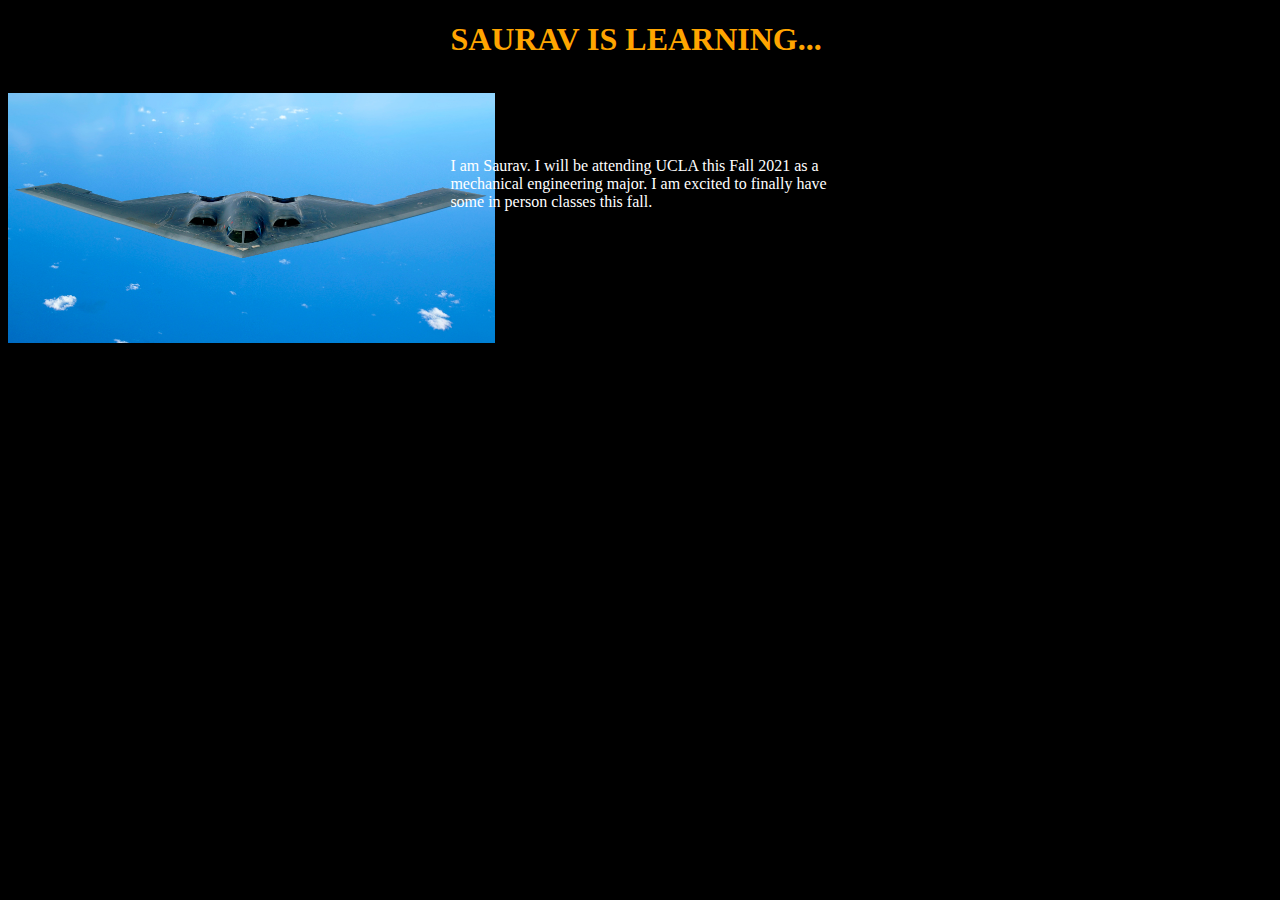
==== index.html @ 70c48fe8 "changed pic location" ====
<!DOCTYPE html>


<html>
    <head>
        <title>Saurav's Website</title>
        <link href="styleForWebsite.css" rel="stylesheet">
    </head>

    
    <body></body>
            <h1 id = "topcolor" class ="navbarposition" id = "fontsize">
                SAURAV IS LEARNING...
            </h1>

        <div id = "introcolor">
            <img class="picme" src="./B-2_Spirit_.jpg" alt = "my picture"/>
            
                <p id = "introposition">I am Saurav. I will be attending UCLA this Fall 2021 as a mechanical engineering major. I am excited to finally have some in person classes this fall.</p>
        </div>

    </body>
    
</html>
---- styleForWebsite.css ----
html{
    background-color: black;
}
.navbarposition{
    margin-left: 35%;
}

#fontsize{
    font-size: 20px;
}

.picme{
    margin-top : 1%;
    width: 250 px;
    height: 250px;
}

#topcolor{
    color:orange;
}

#introposition{
    margin-left : 35%;
    margin-top: -15%;
    width : 30%
}

#introcolor{
    color : white;
}
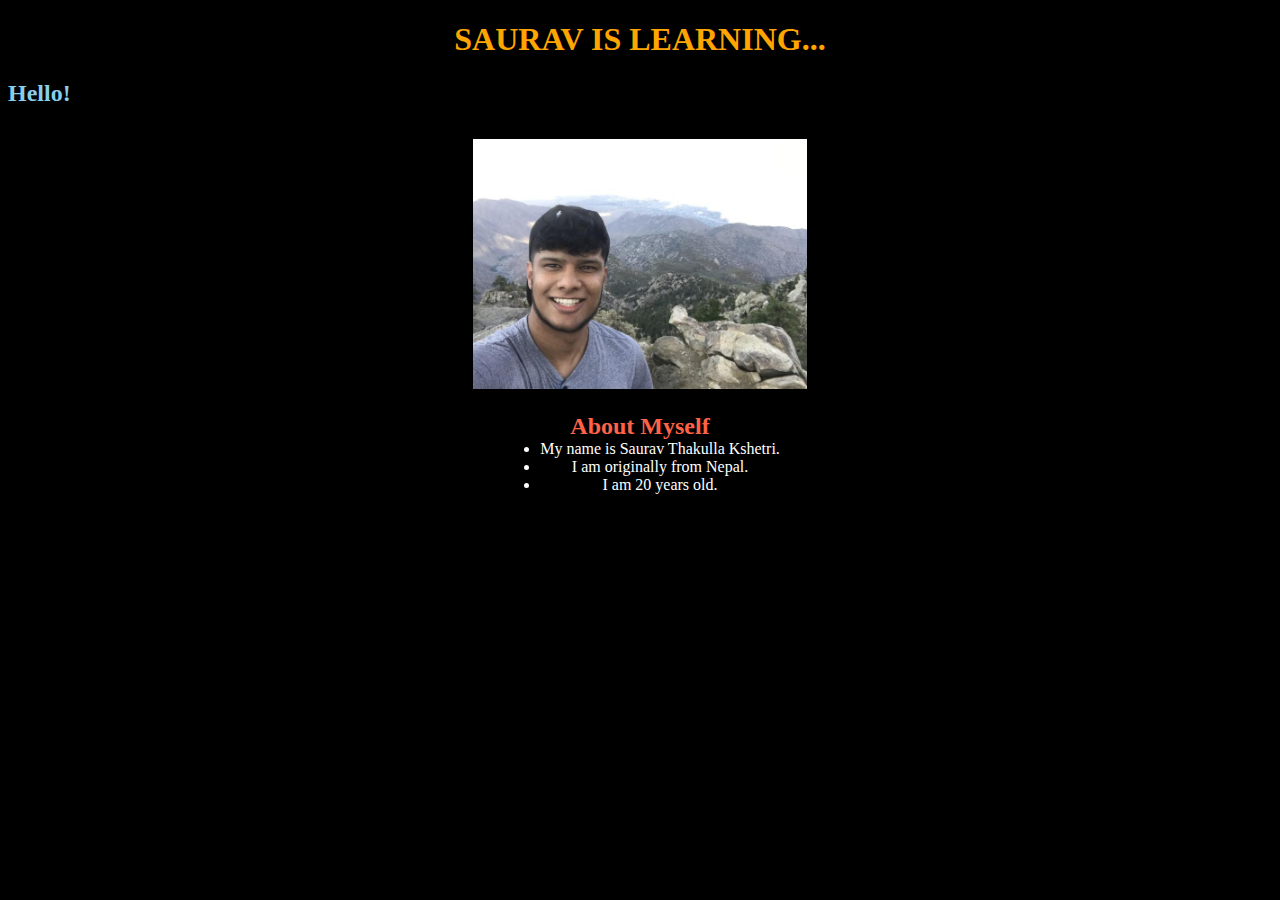
==== commit 1e00412b: "Update 1.0" ====
--- a/index.html
+++ b/index.html
@@ -8,16 +8,30 @@
     </head>
 
     
-    <body></body>
-            <h1 id = "topcolor" class ="navbarposition" id = "fontsize">
-                SAURAV IS LEARNING...
+    <body>
+            <h1 id = "topcolor" id = "fontsize">
+                <center>SAURAV IS LEARNING...</center>
             </h1>
 
-        <div id = "introcolor">
-            <img class="picme" src="./B-2_Spirit_.jpg" alt = "my picture"/>
-            
-                <p id = "introposition">I am Saurav. I will be attending UCLA this Fall 2021 as a mechanical engineering major. I am excited to finally have some in person classes this fall.</p>
-        </div>
+            <h2 id = "h2">
+                <b>Hello!</b>
+            </h2>
+
+        
+           <center> <img class="picme" src="./SauravThakullaKshetri_foto.jpg" alt = "my picture"/></center>
+       
+
+        <h2 id = "aboutmyself">
+           About Myself 
+        </h2>
+        <center>
+            <ul>
+                <li>My name is Saurav Thakulla Kshetri.</li>
+                <li>I am originally from Nepal.</li>
+                <li>I am 20 years old.</li>
+           </ul>
+           </center>
+        
 
     </body>
     
--- a/styleForWebsite.css
+++ b/styleForWebsite.css
@@ -1,8 +1,5 @@
 html{
     background-color: black;
-}
-.navbarposition{
-    margin-left: 35%;
 }
 
 #fontsize{
@@ -19,12 +16,33 @@
     color:orange;
 }
 
-#introposition{
-    margin-left : 35%;
-    margin-top: -15%;
-    width : 30%
+
+#h2{
+    color: skyblue;
+    animation-duration: 16s;
+    animation-name: slidein;
+    animation-iteration-count: infinite;
+}
+@keyframes slidein {
+    0% {
+      margin-left: 0%;
+    }
+    50% {
+      margin-left: 1451px;
+    }
+    100% {
+      margin-left: 0%;
+    }
 }
 
-#introcolor{
+#aboutmyself{
+    text-align: center;
+    color:tomato;
+    
+}
+ul{
+    margin-top: -20px;
     color : white;
-}+    display: inline-block;
+}
+    
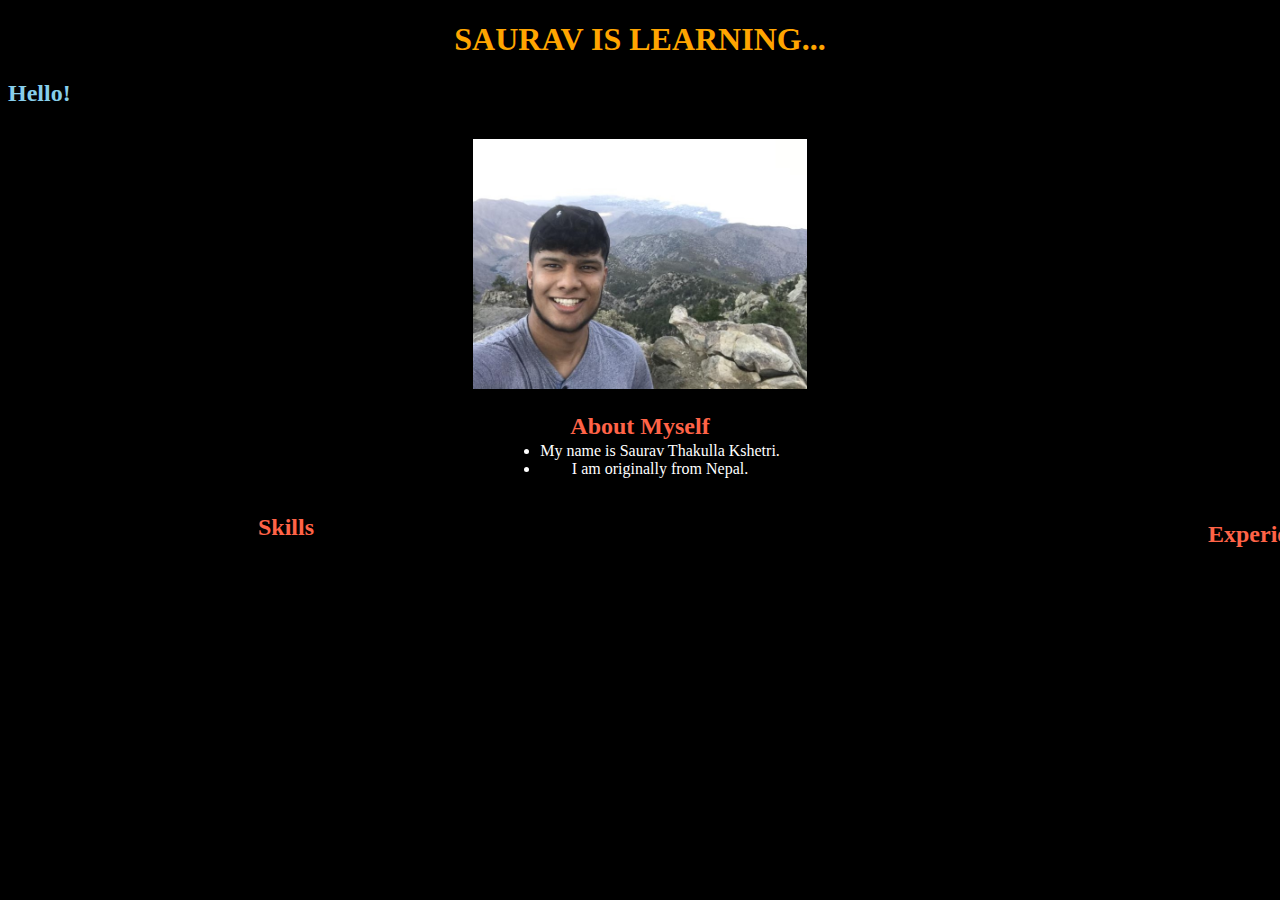
==== commit 3ea807ec: "Skills and experience addition" ====
--- a/index.html
+++ b/index.html
@@ -28,11 +28,15 @@
             <ul>
                 <li>My name is Saurav Thakulla Kshetri.</li>
                 <li>I am originally from Nepal.</li>
-                <li>I am 20 years old.</li>
            </ul>
            </center>
         
+           <h2 class = "skillsexperience">
+              <div id="skills">Skills</div><div id="experience">Experience</div>  
+           </h2>
 
+
+           
     </body>
     
 </html>
--- a/styleForWebsite.css
+++ b/styleForWebsite.css
@@ -37,8 +37,7 @@
 
 #aboutmyself{
     text-align: center;
-    color:tomato;
-    
+    color:tomato;    
 }
 ul{
     margin-top: -20px;
@@ -46,3 +45,13 @@
     display: inline-block;
 }
     
+.skillsexperience{
+    color:tomato;
+}
+#skills{
+    margin-left: 250px;
+}
+#experience{
+    margin-top: -20px;
+    margin-left: 1200px;
+}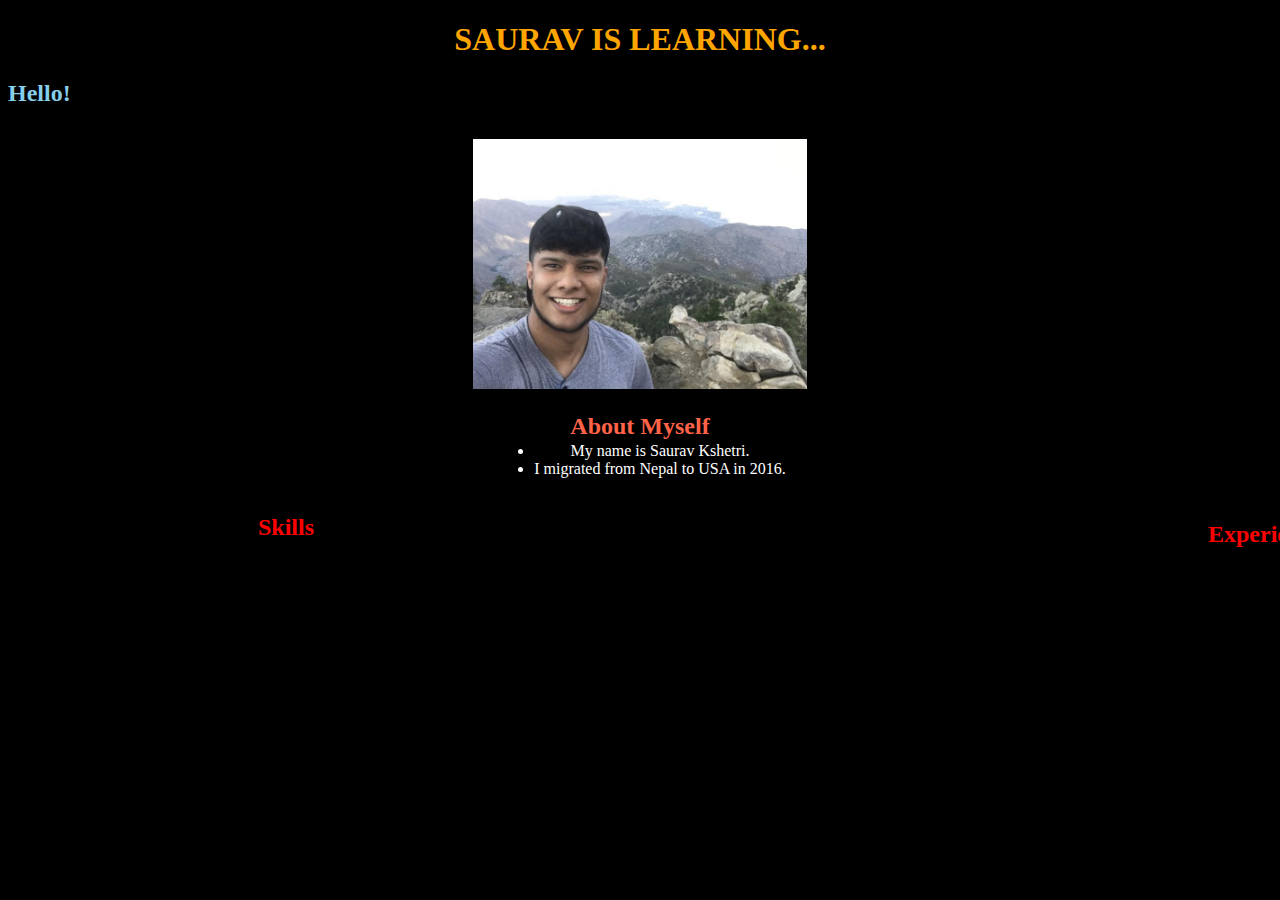
==== commit acade4b2: "Update index.html" ====
--- a/index.html
+++ b/index.html
@@ -26,8 +26,8 @@
         </h2>
         <center>
             <ul>
-                <li>My name is Saurav Thakulla Kshetri.</li>
-                <li>I am originally from Nepal.</li>
+                <li>My name is Saurav Kshetri.</li>
+                <li>I migrated from Nepal to USA in 2016.</li>
            </ul>
            </center>
         
--- a/styleForWebsite.css
+++ b/styleForWebsite.css
@@ -46,7 +46,7 @@
 }
     
 .skillsexperience{
-    color:tomato;
+    color:red;
 }
 #skills{
     margin-left: 250px;
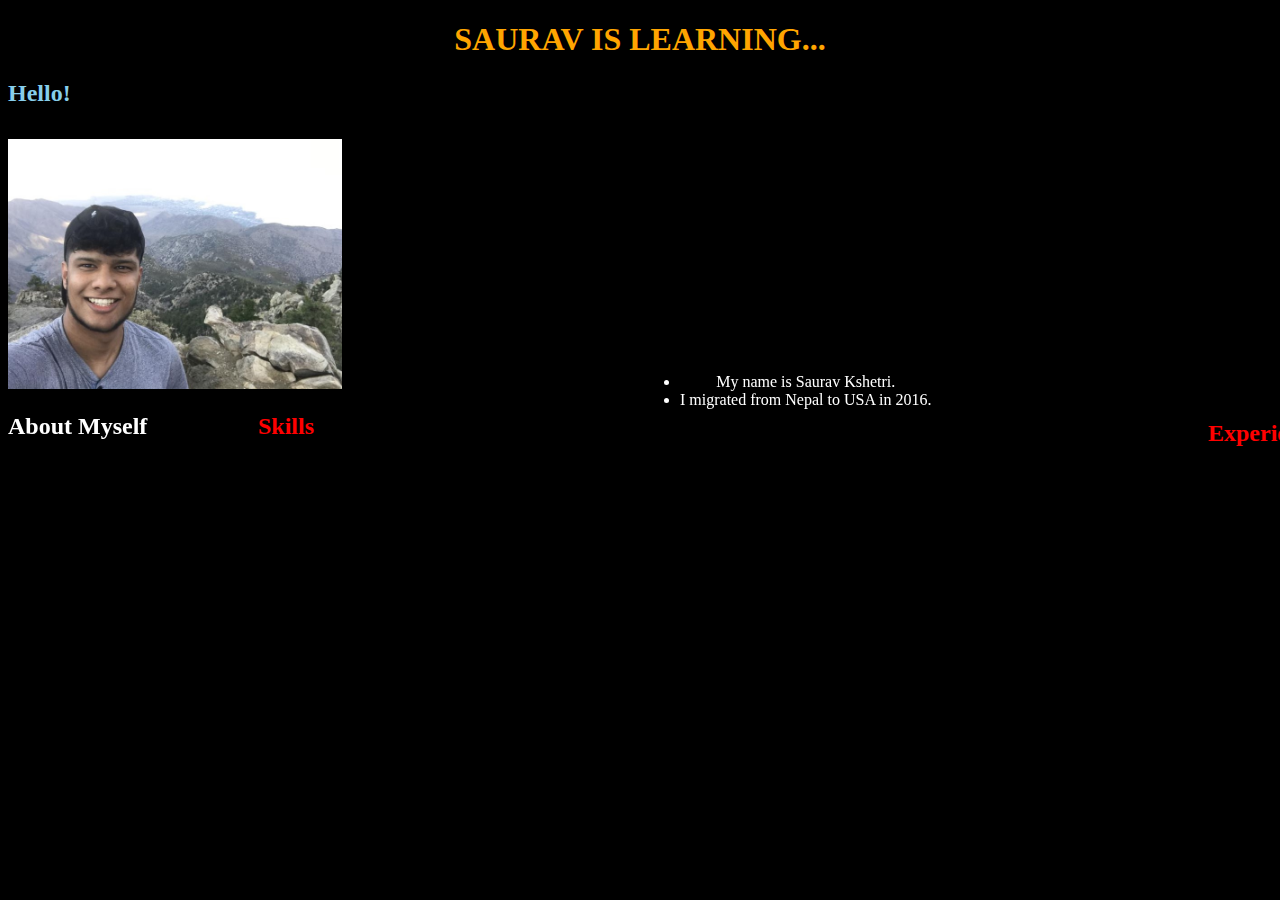
==== commit 6ee7b0cc: "sdf" ====
--- a/index.html
+++ b/index.html
@@ -18,7 +18,7 @@
             </h2>
 
         
-           <center> <img class="picme" src="./SauravThakullaKshetri_foto.jpg" alt = "my picture"/></center>
+           <left><img class="picme" src="./SauravThakullaKshetri_foto.jpg" alt = "my picture"/></left> 
        
 
         <h2 id = "aboutmyself">
--- a/styleForWebsite.css
+++ b/styleForWebsite.css
@@ -37,12 +37,18 @@
 
 #aboutmyself{
     text-align: center;
-    color:tomato;    
+    color:white;   
+    position: fixed;
+    bottom: 500;
+    right:500; 
 }
 ul{
     margin-top: -20px;
     color : white;
     display: inline-block;
+    position: fixed;
+    bottom:100;
+    right:100;
 }
     
 .skillsexperience{
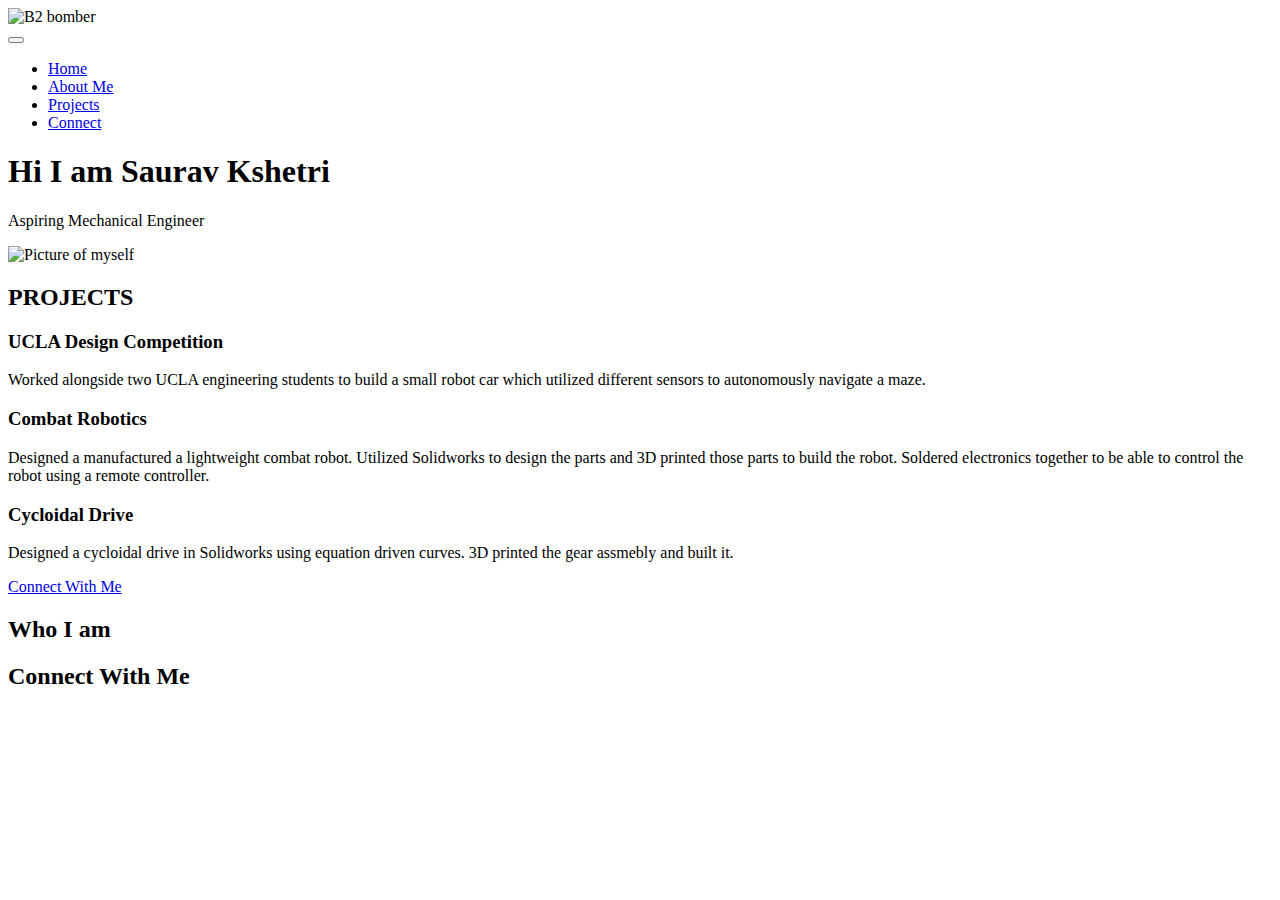
==== commit a13939c0: "a" ====
--- a/index.html
+++ b/index.html
@@ -1,42 +1,90 @@
 <!DOCTYPE html>
-
 
 <html>
     <head>
-        <title>Saurav's Website</title>
-        <link href="styleForWebsite.css" rel="stylesheet">
+        <meta charset="UTF=8">
+        <meta name="viweport" content="width=device-width, initial-sacel=1.0">
+        <title>Saurav Kshetri</title>
+
     </head>
-
     
     <body>
-            <h1 id = "topcolor" id = "fontsize">
-                <center>SAURAV IS LEARNING...</center>
+          <header>
+              <div class="logo">
+                  <img src="C:\Users\saura\Documents\Sauravmeche.github.io\B-2_Spirit_.jpg" alt="B2 bomber">
+              </div>
+
+              <button class="nav=toggle" aria-label="toggle navigation">
+                  <span class="hamburger"></span>
+              </button>
+
+              <nav class="nav">
+                  <ul class="nav__list">
+                    <li class="nav__item"><a href="#home" class="nav__link">Home</a></li>
+                    <li class="nav__item"><a href="#about" class="nav__link">About Me</a></li>
+                    <li class="nav__item"><a href="#projects" class="nav__link">Projects</a></li>
+                    <li class="nav__item"><a href="#connect" class="nav__link">Connect</a></li>
+                  </ul>
+              </nav>
+          </header>  
+
+          <!-- Introduction -->
+        <section class="intro" id="home">
+            <h1 class="section__title section__title--intro">
+                Hi I am <strong>Saurav Kshetri</strong>
             </h1>
+            <p class="section__subtitle section__subtitle--intro">Aspiring Mechanical Engineer</p>
+            <img src="C:\Users\saura\Documents\Sauravmeche.github.io\me3.png" alt="Picture of myself">
+        </section>
 
-            <h2 id = "h2">
-                <b>Hello!</b>
-            </h2>
+        <!-- Projects -->
+        <section class="my_projects" id="projects">
+            <h2 class="sectiontitle section__title--services">PROJECTS</h2>
 
-        
-           <left><img class="picme" src="./SauravThakullaKshetri_foto.jpg" alt = "my picture"/></left> 
-       
+            <div class="Projects">
+                
+                <div class="project1">
+                    <h3>UCLA Design Competition</h3>
+                    <p>Worked alongside two UCLA engineering students to build a small robot car which utilized different sensors to autonomously 
+                       navigate a maze.
+                    </p>
+                </div>
 
-        <h2 id = "aboutmyself">
-           About Myself 
-        </h2>
-        <center>
-            <ul>
-                <li>My name is Saurav Kshetri.</li>
-                <li>I migrated from Nepal to USA in 2016.</li>
-           </ul>
-           </center>
-        
-           <h2 class = "skillsexperience">
-              <div id="skills">Skills</div><div id="experience">Experience</div>  
-           </h2>
+                <div class="project1">
+                    <h3>Combat Robotics</h3>
+                    <p>Designed a manufactured a lightweight combat robot. Utilized Solidworks to design the parts and 3D printed those parts to 
+                        build the robot. Soldered electronics together to be able to control the robot using a remote controller.
+                    </p>
+                </div>
+                
+                <div class="project1">
+                    <h3>Cycloidal Drive</h3>
+                    <p>Designed a cycloidal drive in Solidworks using equation driven curves. 3D printed the gear assmebly and built it.</p>
+                </div>
+
+            </div>
+
+            <a href="#connect" class="btn">Connect With Me</a>
+        </section>
+
+        <!-- About Me -->
+        <section class="AboutMe" id="about">
+            
+            <h2 class="section__title section__title--about">Who I am</h2>
+            <p class="section__subtitle section__subtitle--about"></p>
+
+            <div class="about-me__body">
+                <p></p>
+            </div>
+
+        </section>
+
+        <!-- Connect -->
+        <section class="Connect" id="connect">
+            <h2 class="section__title">Connect With Me</h2>
+            <p class="section__subtitle"></p>
+        </section>
 
 
-           
     </body>
-    
-</html>
+</html>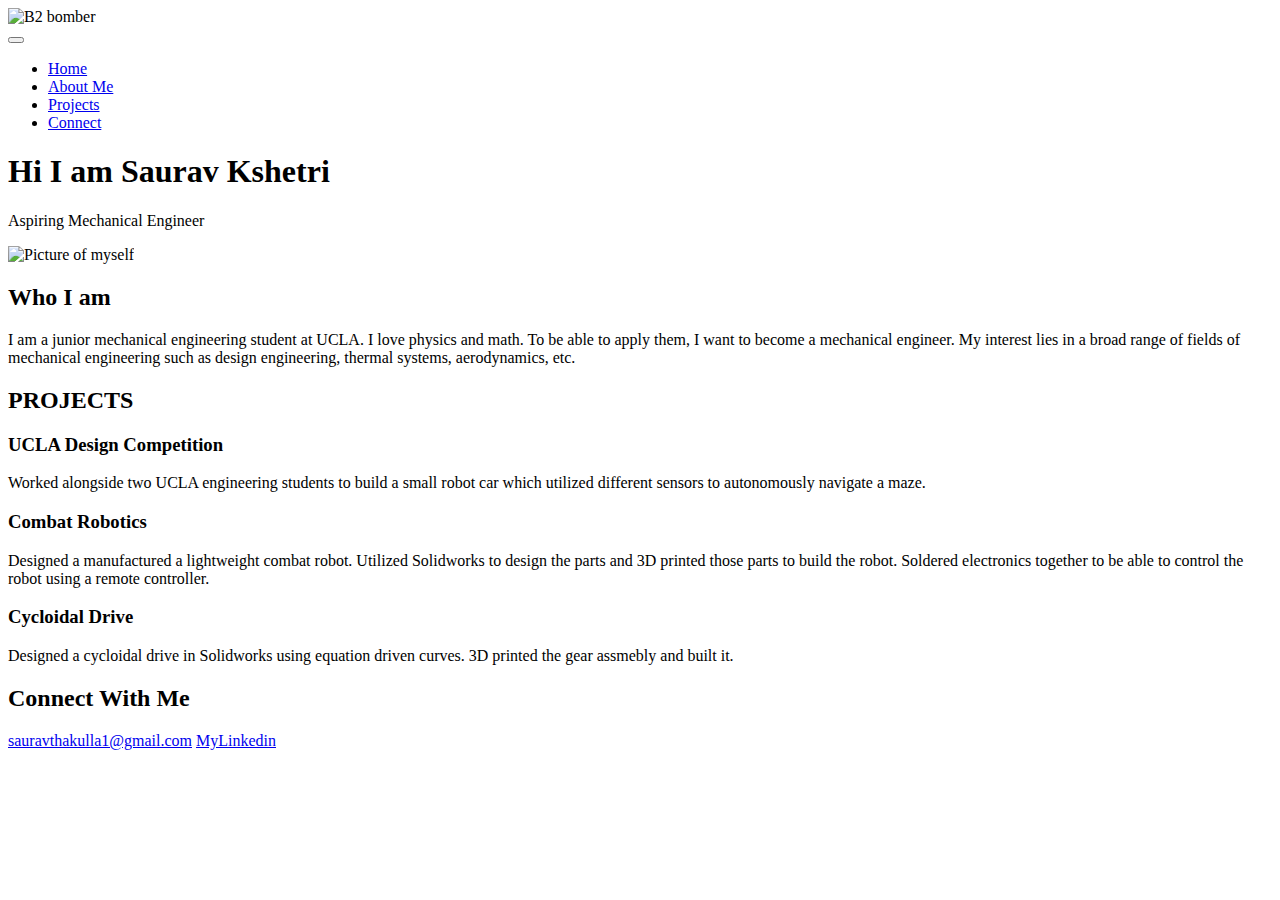
==== commit 610d623f: "Update index.html" ====
--- a/index.html
+++ b/index.html
@@ -37,6 +37,21 @@
             <img src="C:\Users\saura\Documents\Sauravmeche.github.io\me3.png" alt="Picture of myself">
         </section>
 
+        <!-- About Me -->
+        <section class="AboutMe" id="about">
+            
+            <h2 class="section__title section__title--about">Who I am</h2>
+            <p class="section__subtitle section__subtitle--about"></p>
+
+            <div class="about-me__body">
+                <p>I am a junior mechanical engineering student at UCLA. I love physics and math. To be able to apply them, 
+                    I want to become a mechanical engineer. My interest lies in a broad range of fields of mechanical engineering
+                    such as design engineering, thermal systems, aerodynamics, etc.
+                </p>
+            </div>
+
+        </section>
+
         <!-- Projects -->
         <section class="my_projects" id="projects">
             <h2 class="sectiontitle section__title--services">PROJECTS</h2>
@@ -50,39 +65,28 @@
                     </p>
                 </div>
 
-                <div class="project1">
+                <div class="project2">
                     <h3>Combat Robotics</h3>
                     <p>Designed a manufactured a lightweight combat robot. Utilized Solidworks to design the parts and 3D printed those parts to 
                         build the robot. Soldered electronics together to be able to control the robot using a remote controller.
                     </p>
                 </div>
                 
-                <div class="project1">
+                <div class="project3">
                     <h3>Cycloidal Drive</h3>
                     <p>Designed a cycloidal drive in Solidworks using equation driven curves. 3D printed the gear assmebly and built it.</p>
                 </div>
 
             </div>
 
-            <a href="#connect" class="btn">Connect With Me</a>
-        </section>
-
-        <!-- About Me -->
-        <section class="AboutMe" id="about">
             
-            <h2 class="section__title section__title--about">Who I am</h2>
-            <p class="section__subtitle section__subtitle--about"></p>
-
-            <div class="about-me__body">
-                <p></p>
-            </div>
-
-        </section>
+        </section>    
 
         <!-- Connect -->
         <section class="Connect" id="connect">
             <h2 class="section__title">Connect With Me</h2>
-            <p class="section__subtitle"></p>
+            <a href="sauravthakulla1@gmail.com" class="emaillink">sauravthakulla1@gmail.com</a>
+            <a href="https://www.linkedin.com/in/sauravthakullakshetri/" class="mylinkedin">MyLinkedin</a>
         </section>
 
 
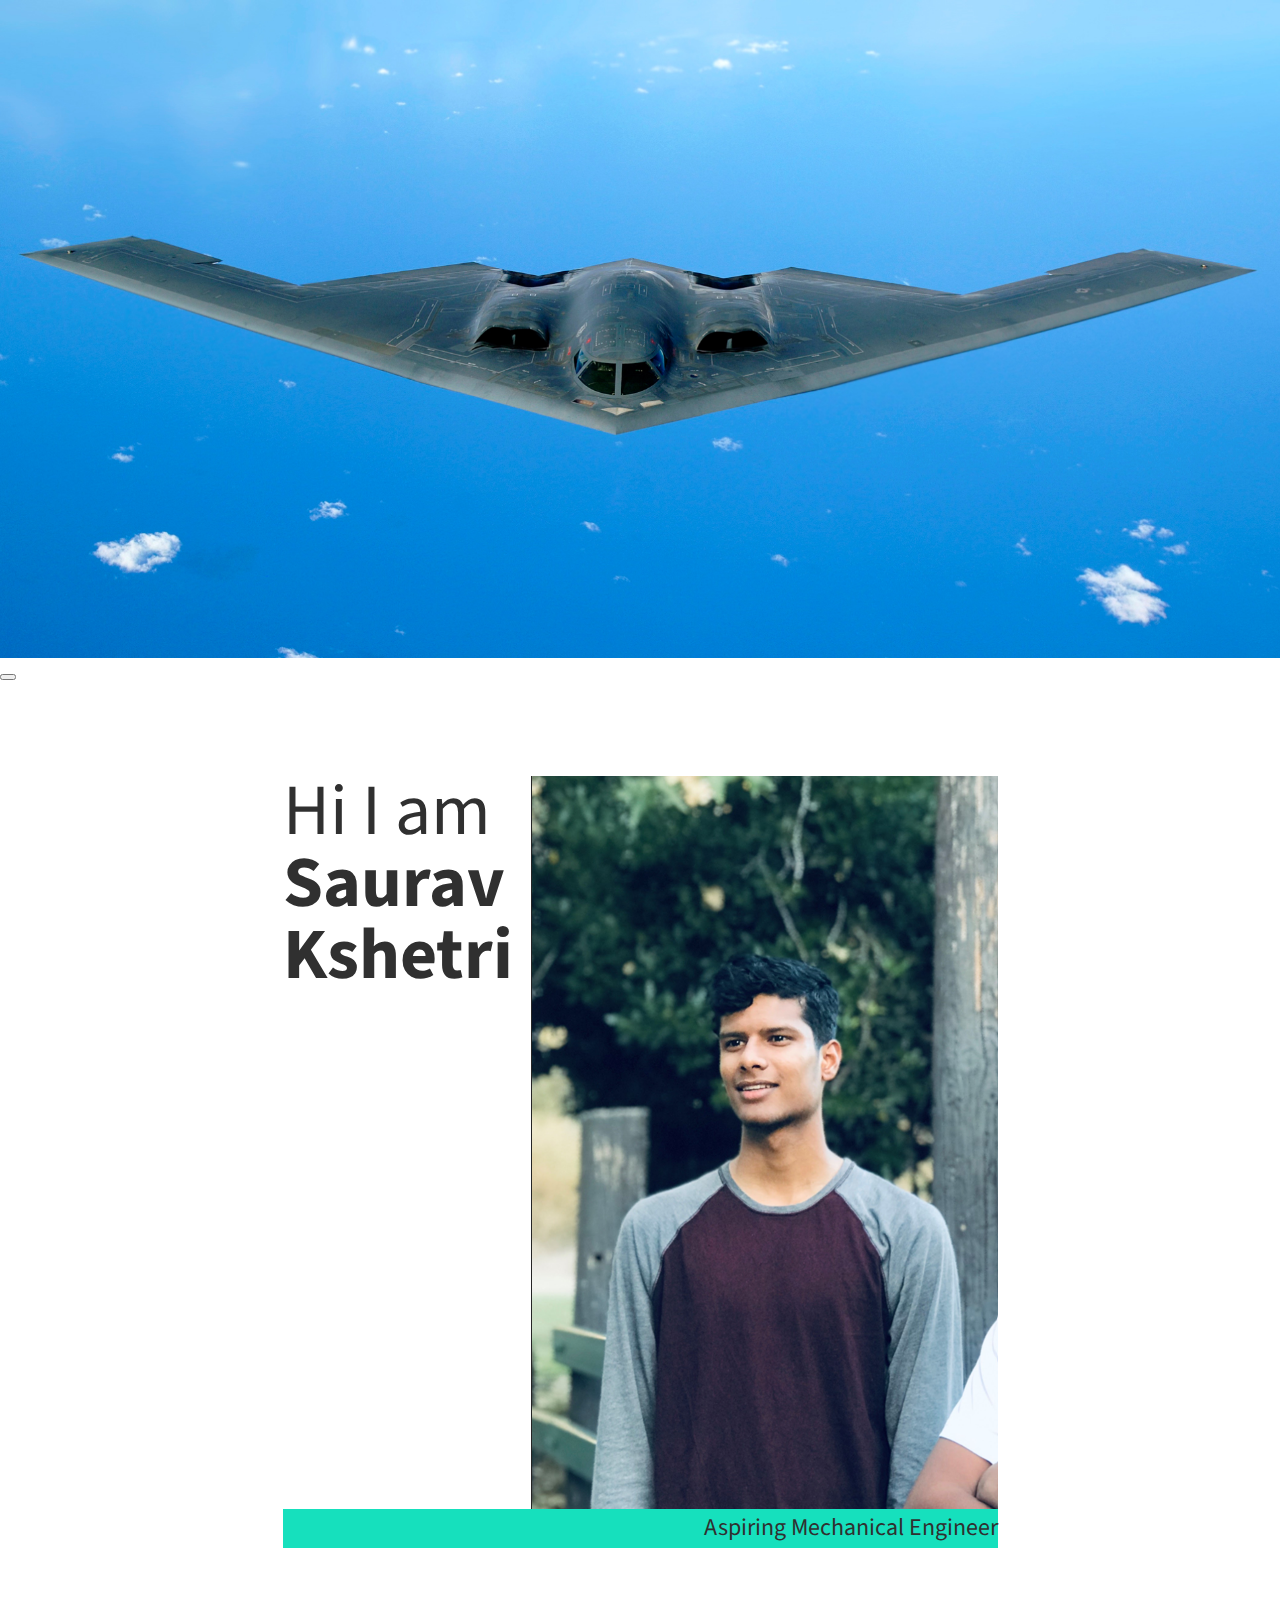
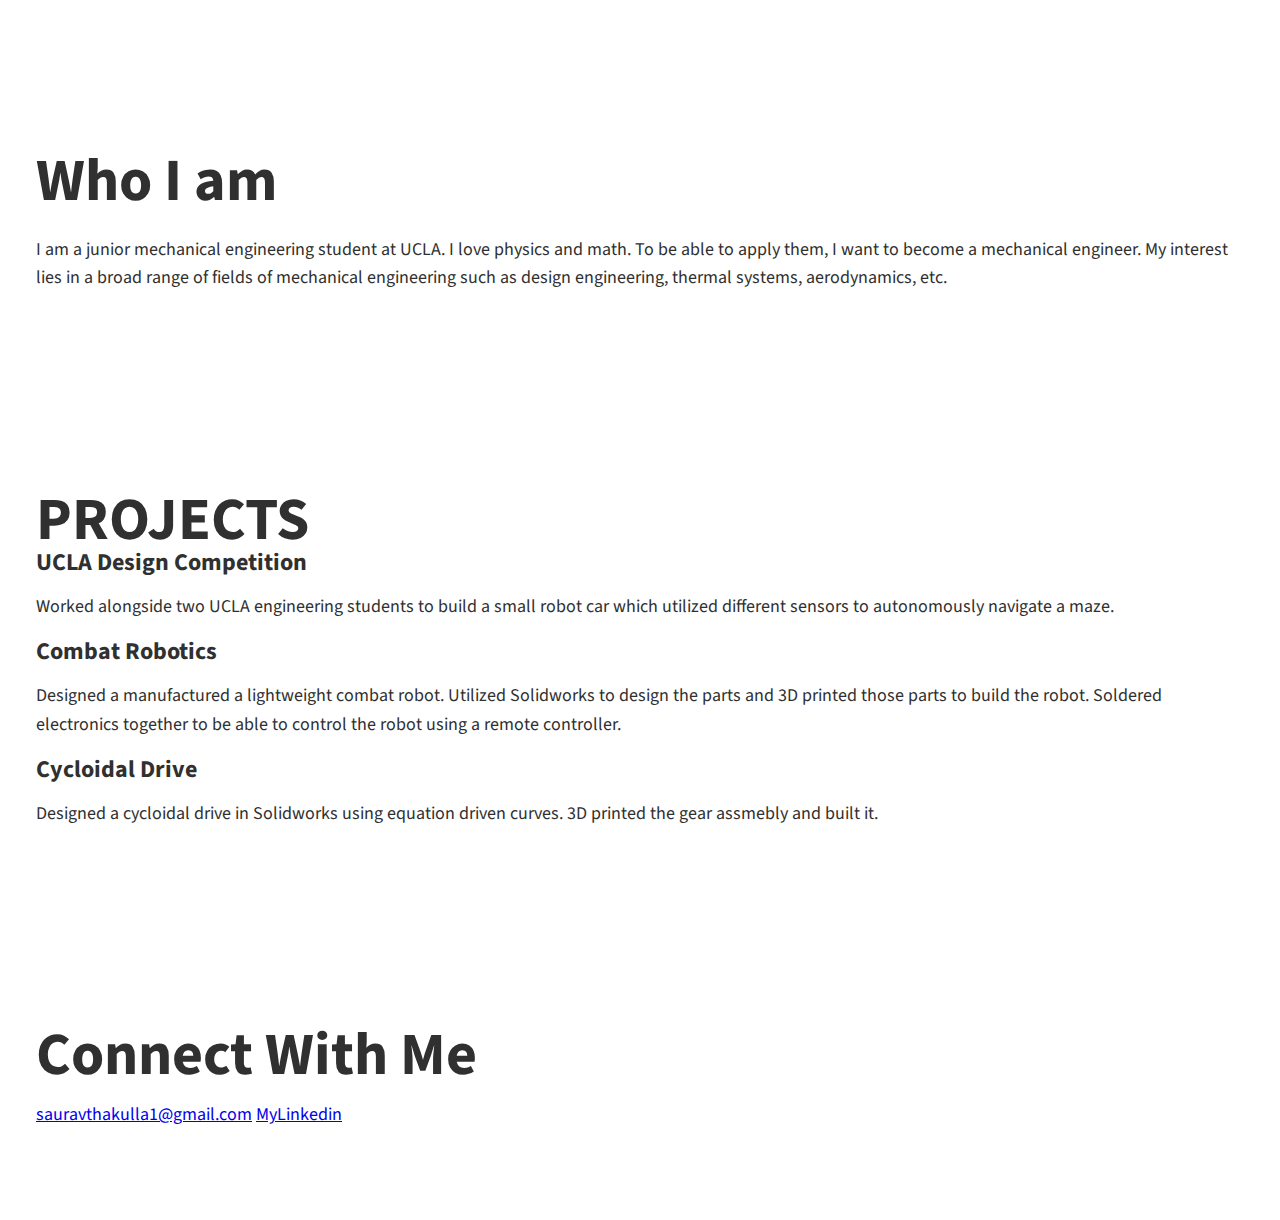
==== commit ba3225d8: "a" ====
--- a/index.html
+++ b/index.html
@@ -6,12 +6,15 @@
         <meta name="viweport" content="width=device-width, initial-sacel=1.0">
         <title>Saurav Kshetri</title>
 
+        <link href="https://fonts.googleapis.com/css?family=Source+Code+Pro:400,900|Source+Sans+Pro:300,900&display=swap" rel="stylesheet">
+
+        <link rel="stylesheet" href="styleForWebsite.css">
     </head>
     
     <body>
           <header>
               <div class="logo">
-                  <img src="C:\Users\saura\Documents\Sauravmeche.github.io\B-2_Spirit_.jpg" alt="B2 bomber">
+                  <img src="B-2_Spirit_.jpg" alt="B2 bomber">
               </div>
 
               <button class="nav=toggle" aria-label="toggle navigation">
@@ -28,13 +31,13 @@
               </nav>
           </header>  
 
-          <!-- Introduction -->
+        <!-- Introduction -->
         <section class="intro" id="home">
             <h1 class="section__title section__title--intro">
-                Hi I am <strong>Saurav Kshetri</strong>
+                Hi I am <strong><b>Saurav Kshetri</b></strong>
             </h1>
             <p class="section__subtitle section__subtitle--intro">Aspiring Mechanical Engineer</p>
-            <img src="C:\Users\saura\Documents\Sauravmeche.github.io\me3.png" alt="Picture of myself">
+            <img src="me3.png" alt="Picture of myself" class="intro__image">
         </section>
 
         <!-- About Me -->
--- a/styleForWebsite.css
+++ b/styleForWebsite.css
@@ -0,0 +1,124 @@
+*,
+*::before,
+*::after{
+    box-sizing: border-box;
+}
+
+
+/* Custom properties can be changed to your own preference */
+:root{
+    --ff--primary: 'Source Sans Pro', sans-serif;
+    --ff--secondary: 'Source Sans Pro', monospace;
+
+    --ff--reg:300;
+    --ff--blod:900;
+
+    --clr--light:#fff;
+    --clr--dark:#303030;
+    --clr-accent:#16e0bd;
+
+    --fs-h1:3rem;
+    --fs-h2:2.25rem;
+    --fs-h3:1.25rem;
+    --fs-body:1rem;
+}
+
+@media (min-width: 800px){
+    :root{
+        --fs-h1:4.5rem;
+        --fs-h2:3.75rem;
+        --fs-h3:1.5rem;
+        --fs-body:1.125rem;
+    }
+}
+
+/* General Styles */
+body{
+    background:var(--clr--light);
+    color:var(--clr--dark);
+    margin:0;
+    font-family:var(--ff--primary);
+    font-size: var(--fs-body);
+    line-height: 1.6;
+}
+
+section{
+    padding: 5em 2em;
+}
+
+img{
+    display: block;
+    max-width: 100%;
+}
+
+
+strong{font-weight: var(--fw-bold)}
+
+
+/* Typography */
+h1,
+h2,
+h3{
+    line-height: 1;
+    margin: 0;
+}
+
+h1{font-size: var(--fs-h1);}
+h2{font-size: var(--fs-h2);}
+h3{font-size: var(--fs-h3);}
+
+.section__title{
+    margin-bottom: .25em;
+}
+
+.section__title--intro{
+    font-weight:var(--fw-reg);
+}
+
+.section__title--intro strong{
+    display: block;
+}
+
+.section__subtitle{
+    margin: 0;
+    font-size: var(--fs-h3);
+}
+
+.section__subtitle--intro,
+.section__subtitle--about{
+    background:var(--clr-accent);
+    font-family:var(--ff--secondary);
+    margin-bottom: 1em;
+}
+
+/* header*/
+nav{display:none}
+
+/* Intro Section */
+.intro{
+    position: relative;
+}
+
+@media(min-width: 600px){
+    .intro{
+        display:grid;
+        width:min-content;
+        margin: 0 auto;
+        grid-column-gap: 1em;
+        grid-template-areas:
+        "img title"
+        "img subtitle";
+        grid-template-columns:min-content max-content;
+    }
+    .intro.img{
+        grid-area:img;
+        min-width: 250px;
+    }
+
+    .section__subtitle--intro{
+        align-self:start;
+        grid-column:-1/1;
+        grid-row:2;
+        text-align:right;
+    }
+}